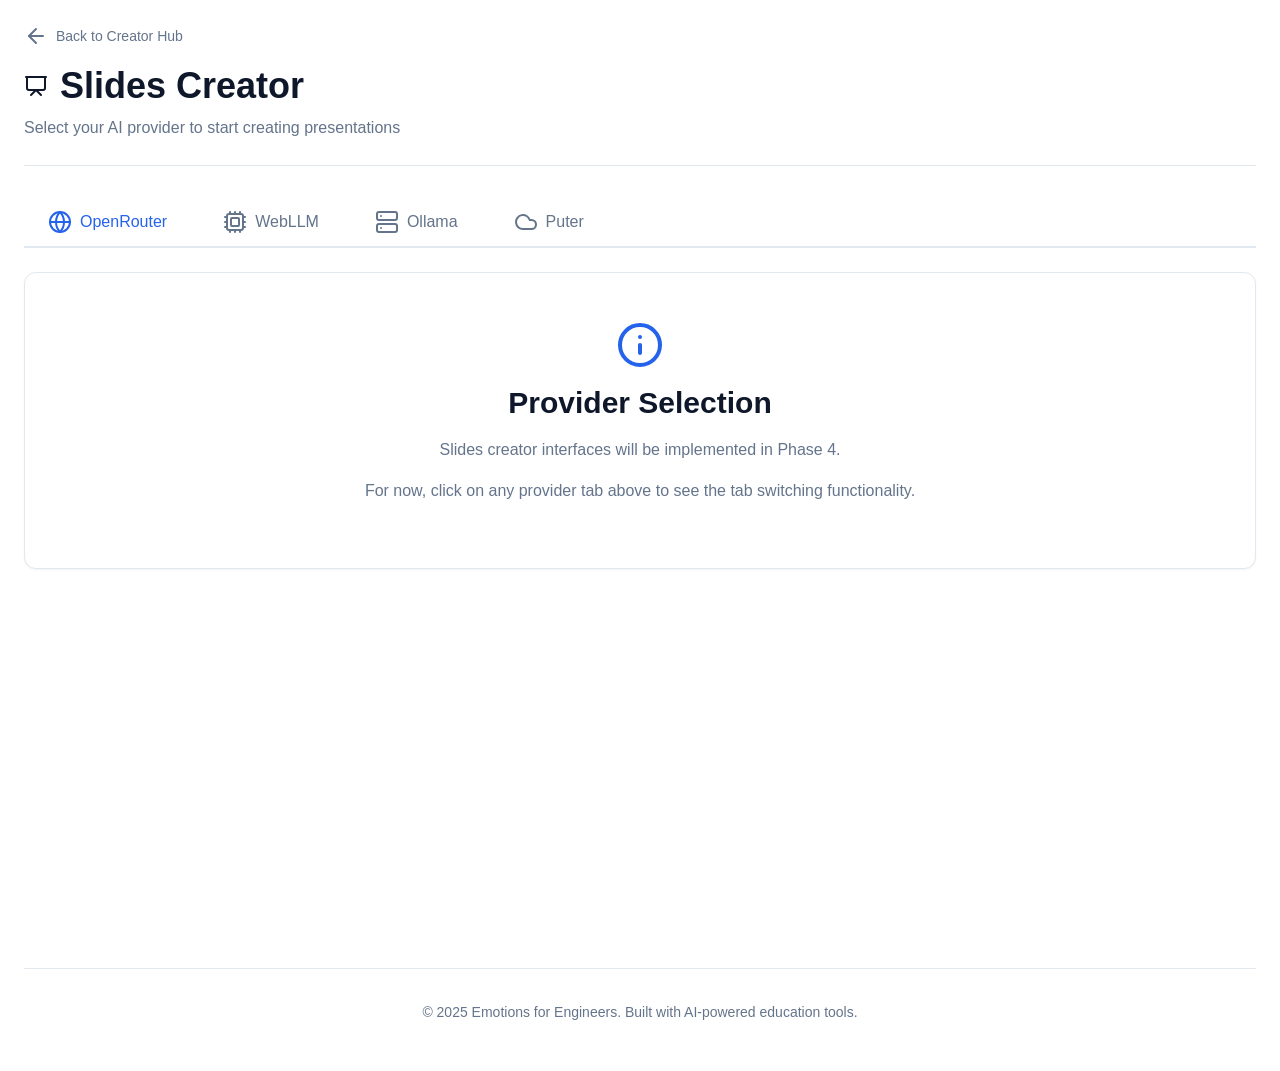
==== creator/slides.html @ 7cec926e "Phase 1: Implement core infrastructure and UI foundation - Add HTML page structure (index, course, s" ====
<!DOCTYPE html>
<html lang="en">
<head>
  <meta charset="UTF-8">
  <meta name="viewport" content="width=device-width, initial-scale=1.0">
  <meta name="description" content="Slides Creator - Create AI-powered presentations">
  <title>Slides Creator - Emotions for Engineers</title>
  <link rel="stylesheet" href="assets/css/themes/minimal-theme.css">
  <script src="assets/js/lucide/lucide.min.js"></script>
</head>
<body>
  <div class="container">
    <header>
      <a href="index.html" class="back-btn">
        <i data-lucide="arrow-left"></i>
        Back to Creator Hub
      </a>
      <h1>
        <i data-lucide="presentation"></i>
        Slides Creator
      </h1>
      <p>Select your AI provider to start creating presentations</p>
    </header>

    <main>
      <div class="provider-tabs">
        <button class="tab-btn active" data-provider="openrouter">
          <i data-lucide="globe"></i>
          OpenRouter
        </button>
        <button class="tab-btn" data-provider="webllm">
          <i data-lucide="cpu"></i>
          WebLLM
        </button>
        <button class="tab-btn" data-provider="ollama">
          <i data-lucide="server"></i>
          Ollama
        </button>
        <button class="tab-btn" data-provider="puter">
          <i data-lucide="cloud"></i>
          Puter
        </button>
      </div>

      <div class="provider-content">
        <div class="card text-center" style="padding: var(--spacing-12);">
          <i data-lucide="info" style="width: 48px; height: 48px; margin: 0 auto var(--spacing-4); color: var(--color-primary);"></i>
          <h2>Provider Selection</h2>
          <p>Slides creator interfaces will be implemented in Phase 4.</p>
          <p class="text-secondary">For now, click on any provider tab above to see the tab switching functionality.</p>
        </div>
      </div>
    </main>

    <footer>
      <p>&copy; 2025 Emotions for Engineers. Built with AI-powered education tools.</p>
    </footer>
  </div>

  <script type="module">
    // Initialize Lucide icons
    lucide.createIcons();

    // Simple tab switching functionality for Phase 1
    const tabs = document.querySelectorAll('.tab-btn');
    const savedProvider = localStorage.getItem('selected_slides_provider');

    // Restore saved provider selection
    if (savedProvider) {
      tabs.forEach(tab => {
        tab.classList.toggle('active', tab.dataset.provider === savedProvider);
      });
    }

    // Tab click handlers
    tabs.forEach(tab => {
      tab.addEventListener('click', () => {
        const provider = tab.dataset.provider;

        // Update active state
        tabs.forEach(t => t.classList.remove('active'));
        tab.classList.add('active');

        // Save selection
        localStorage.setItem('selected_slides_provider', provider);

        console.log(`Selected slides provider: ${provider}`);
      });
    });
  </script>
</body>
</html>
---- creator/assets/css/themes/minimal-theme.css ----
/* Minimal Theme - Main stylesheet that imports all components */

/* Import order is important for CSS cascade */

/* 1. Core foundation */
@import '../core/reset.css';
@import '../core/variables.css';
@import '../core/typography.css';

/* 2. Layout system */
@import '../layouts/containers.css';
@import '../layouts/grid.css';

/* 3. Components */
@import '../components/buttons.css';
@import '../components/cards.css';
@import '../components/forms.css';
@import '../components/tabs.css';

/* 4. Utilities */
.hidden {
  display: none !important;
}

.visible {
  display: block !important;
}

.text-center {
  text-align: center;
}

.text-left {
  text-align: left;
}

.text-right {
  text-align: right;
}

.mt-0 { margin-top: 0; }
.mt-2 { margin-top: var(--spacing-2); }
.mt-4 { margin-top: var(--spacing-4); }
.mt-6 { margin-top: var(--spacing-6); }
.mt-8 { margin-top: var(--spacing-8); }

.mb-0 { margin-bottom: 0; }
.mb-2 { margin-bottom: var(--spacing-2); }
.mb-4 { margin-bottom: var(--spacing-4); }
.mb-6 { margin-bottom: var(--spacing-6); }
.mb-8 { margin-bottom: var(--spacing-8); }

.pt-4 { padding-top: var(--spacing-4); }
.pt-6 { padding-top: var(--spacing-6); }
.pt-8 { padding-top: var(--spacing-8); }

.pb-4 { padding-bottom: var(--spacing-4); }
.pb-6 { padding-bottom: var(--spacing-6); }
.pb-8 { padding-bottom: var(--spacing-8); }

/* Focus visible improvements for accessibility */
*:focus-visible {
  outline: 2px solid var(--color-primary);
  outline-offset: 2px;
}

/* Smooth scrolling */
html {
  scroll-behavior: smooth;
}

/* Loading state */
.loading {
  position: relative;
  pointer-events: none;
  opacity: 0.6;
}

.loading::after {
  content: '';
  position: absolute;
  top: 50%;
  left: 50%;
  width: 20px;
  height: 20px;
  margin: -10px 0 0 -10px;
  border: 2px solid var(--color-primary);
  border-right-color: transparent;
  border-radius: 50%;
  animation: spinner 0.6s linear infinite;
}

@keyframes spinner {
  to {
    transform: rotate(360deg);
  }
}

/* Responsive images */
img {
  max-width: 100%;
  height: auto;
}

/* Print styles */
@media print {
  body {
    background: white;
    color: black;
  }

  header,
  footer,
  .no-print {
    display: none;
  }
}
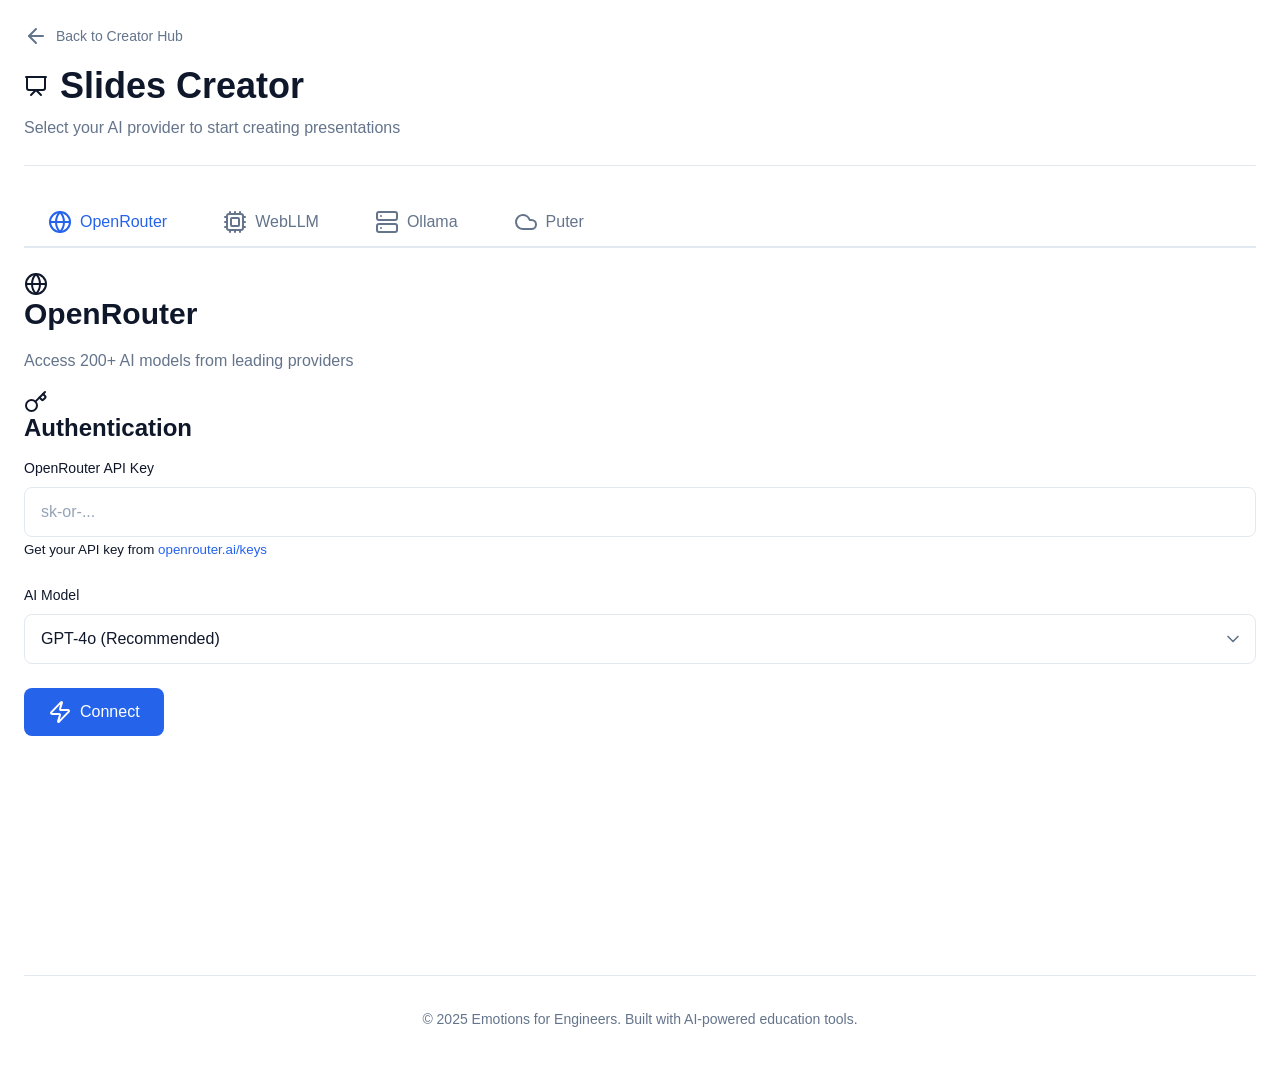
==== commit 5be57795: "Phase 4: Implement advanced features (multi-language translation + slides creator) Multi-Language Tr" ====
--- a/creator/slides.html
+++ b/creator/slides.html
@@ -43,12 +43,7 @@
       </div>
 
       <div class="provider-content">
-        <div class="card text-center" style="padding: var(--spacing-12);">
-          <i data-lucide="info" style="width: 48px; height: 48px; margin: 0 auto var(--spacing-4); color: var(--color-primary);"></i>
-          <h2>Provider Selection</h2>
-          <p>Slides creator interfaces will be implemented in Phase 4.</p>
-          <p class="text-secondary">For now, click on any provider tab above to see the tab switching functionality.</p>
-        </div>
+        <iframe id="provider-iframe" class="provider-frame"></iframe>
       </div>
     </main>
 
@@ -61,32 +56,54 @@
     // Initialize Lucide icons
     lucide.createIcons();
 
-    // Simple tab switching functionality for Phase 1
-    const tabs = document.querySelectorAll('.tab-btn');
-    const savedProvider = localStorage.getItem('selected_slides_provider');
+    class SlidesPage {
+      constructor() {
+        this.currentProvider = 'openrouter';
+        this.init();
+      }
 
-    // Restore saved provider selection
-    if (savedProvider) {
-      tabs.forEach(tab => {
-        tab.classList.toggle('active', tab.dataset.provider === savedProvider);
-      });
+      init() {
+        this.bindTabEvents();
+        this.loadSavedProvider();
+      }
+
+      bindTabEvents() {
+        const tabs = document.querySelectorAll('.tab-btn');
+
+        tabs.forEach(tab => {
+          tab.addEventListener('click', () => {
+            const provider = tab.dataset.provider;
+            this.switchProvider(provider);
+          });
+        });
+      }
+
+      switchProvider(provider) {
+        // Update active tab
+        document.querySelectorAll('.tab-btn').forEach(tab => {
+          tab.classList.toggle('active', tab.dataset.provider === provider);
+        });
+
+        // Load provider iframe
+        const iframe = document.getElementById('provider-iframe');
+        iframe.src = `slides/${provider}.html`;
+
+        // Save preference
+        this.currentProvider = provider;
+        localStorage.setItem('selected_slides_provider', provider);
+      }
+
+      loadSavedProvider() {
+        const saved = localStorage.getItem('selected_slides_provider');
+        if (saved) {
+          this.switchProvider(saved);
+        } else {
+          this.switchProvider(this.currentProvider);
+        }
+      }
     }
 
-    // Tab click handlers
-    tabs.forEach(tab => {
-      tab.addEventListener('click', () => {
-        const provider = tab.dataset.provider;
-
-        // Update active state
-        tabs.forEach(t => t.classList.remove('active'));
-        tab.classList.add('active');
-
-        // Save selection
-        localStorage.setItem('selected_slides_provider', provider);
-
-        console.log(`Selected slides provider: ${provider}`);
-      });
-    });
+    new SlidesPage();
   </script>
 </body>
 </html>
--- a/creator/assets/css/themes/minimal-theme.css
+++ b/creator/assets/css/themes/minimal-theme.css
@@ -16,6 +16,8 @@
 @import '../components/cards.css';
 @import '../components/forms.css';
 @import '../components/tabs.css';
+@import '../components/modals.css';
+@import '../components/slides.css';
 
 /* 4. Utilities */
 .hidden {
@@ -102,6 +104,39 @@
   height: auto;
 }
 
+/* Editor instance visibility */
+.editor-instance {
+  display: none;
+}
+
+.editor-instance.active {
+  display: block;
+}
+
+/* Form group flex */
+.form-group-flex {
+  flex: 1;
+}
+
+/* Modal actions */
+.modal-actions {
+  gap: var(--spacing-3);
+  margin-top: var(--spacing-6);
+}
+
+/* Card info large */
+.card-info-large {
+  padding: var(--spacing-12);
+}
+
+/* Icon large */
+.icon-large {
+  width: 48px;
+  height: 48px;
+  margin: 0 auto var(--spacing-4);
+  color: var(--color-primary);
+}
+
 /* Print styles */
 @media print {
   body {
